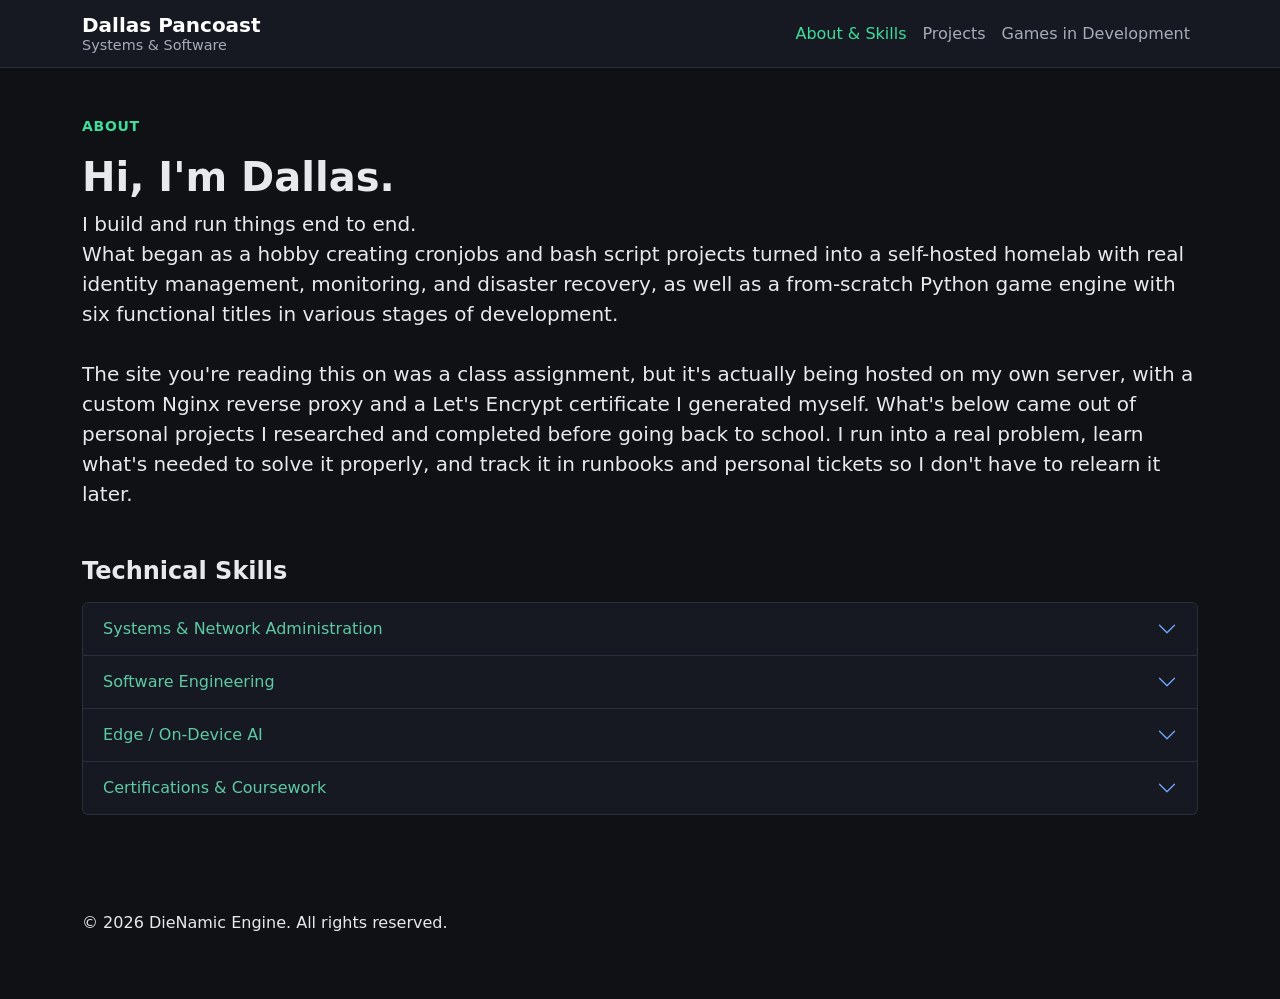
==== index.html @ f977ebdd "Add PNG favicon and contain footers on all pages" ====
<!DOCTYPE html>
<html lang="en" data-bs-theme="dark">

<head>
    <title>Dallas Pancoast - Home</title>
    <meta charset="utf-8">
    <meta name="viewport" content="width=device-width, initial-scale=1">
    <!-- Favicon -->
    <link rel="icon" href="assets/images/icon.png" type="image/png">

    <!-- Bootstrap 5 CSS (must load BEFORE style.css so these overrides win, like reverse Python 
     where last function defined loads even if there's duplicates) -->
    <link href="https://cdn.jsdelivr.net/npm/bootstrap@5.3.8/dist/css/bootstrap.min.css" rel="stylesheet"
        integrity="sha384-sRIl4kxILFvY47J16cr9ZwB07vP4J8+LH7qKQnuqkuIAvNWLzeN8tE5YBujZqJLB" crossorigin="anonymous">

    <!-- Site styles -->
    <link rel="stylesheet" href="style.css">

    <!-- jQuery (only used to load the navbar) -->
    <script src="https://code.jquery.com/jquery-3.7.1.min.js"></script>
</head>

<body>
    <a href="#main-content" class="visually-hidden-focusable">Skip to main content</a>
    <!-- Navbar gets added here -->
    <div id="nav-placeholder"></div>

    <main id="main-content" class="container py-5">
        <p class="eyebrow">About</p>
        <h1 class="display-6 fw-bold">Hi, I'm Dallas.</h1>
        <p class="lead">
            I build and run things end to end.<br>What began as a hobby creating cronjobs and bash
            script projects turned into a self-hosted homelab with real
            identity management, monitoring, and disaster recovery, as well as a
            from-scratch Python game engine with six functional titles in various stages of development.<br><br>
            The site you're reading this on was a class assignment, but it's actually being hosted on my own server,
            with a custom Nginx reverse proxy and a Let's Encrypt certificate I generated myself.
            What's below came out of personal projects I researched and completed before going back to school.
            I run into a real problem, learn what's needed to solve it properly, and
            track it in runbooks and personal tickets so I don't have to relearn it later.
        </p>

        <h2 class="h4 fw-bold mt-5 mb-3">Technical Skills</h2>
        <div class="accordion" id="skills-accordion">
            <div class="accordion-item">
                <h3 class="accordion-header">
                    <button class="accordion-button collapsed" type="button" data-bs-toggle="collapse"
                        data-bs-target="#skills-sysadmin" aria-expanded="false" aria-controls="skills-sysadmin">
                        Systems &amp; Network Administration
                    </button>
                </h3>
                <div id="skills-sysadmin" class="accordion-collapse collapse">
                    <div class="accordion-body">
                        <ul class="mb-0">
                            <li class="mb-2"><strong>Linux administration</strong> — headless server operation
                                (systemd targets, journalctl, UFW firewalling), disk/mount management, systemd unit
                                authoring</li>
                            <li class="mb-2"><strong>Containerization</strong> — Docker &amp; Docker Compose running
                                a 10+ service production stack</li>
                            <li class="mb-2"><strong>Reverse proxy &amp; PKI</strong> — Nginx Proxy Manager routing,
                                custom Multi-SAN certificate forging with OpenSSL, root CA trust deployment</li>
                            <li class="mb-2"><strong>VPN mesh networking</strong> — Tailscale/WireGuard, MagicDNS,
                                per-interface firewall scoping</li>
                            <li class="mb-2"><strong>DNS administration</strong> — Pi-hole custom-domain resolution
                                and ad-blocking across a split-horizon network</li>
                            <li><strong>Enterprise identity</strong> — Windows Server Active Directory Domain
                                Services, Domain Controller promotion, OU/Security Group design, Group Policy
                                Objects, NTFS permissioning</li>
                        </ul>
                    </div>
                </div>
            </div>
            <div class="accordion-item">
                <h3 class="accordion-header">
                    <button class="accordion-button collapsed" type="button" data-bs-toggle="collapse"
                        data-bs-target="#skills-software" aria-expanded="false" aria-controls="skills-software">
                        Software Engineering
                    </button>
                </h3>
                <div id="skills-software" class="accordion-collapse collapse">
                    <div class="accordion-body">
                        <ul class="mb-0">
                            <li class="mb-2"><strong>Python</strong> — a ~20-mixin, MRO-composed game engine
                                architecture; automation scripting; API integration</li>
                            <li class="mb-2"><strong>Data-driven design</strong> — JSON schema validation,
                                referential-integrity tooling built from scratch</li>
                            <li class="mb-2"><strong>State machines</strong> — branching dialogue trees,
                                environmental hazard chain-reactions, a 16+ type quick-time-event system</li>
                            <li class="mb-2"><strong>Client-server</strong> — a self-hosted Flask/waitress
                                leaderboard API behind a Cloudflare Tunnel, with its own security model</li>
                            <li class="mb-2"><strong>Cross-platform release engineering</strong> — signed Android
                                APK/AAB builds (Buildozer), Windows executables (PyInstaller), Linux</li>
                            <li><strong>Automated QA tooling</strong> — a headless smoke-test driver and an
                                automated "chaos crawler" regression tester I designed for the engine</li>
                        </ul>
                    </div>
                </div>
            </div>
            <div class="accordion-item">
                <h3 class="accordion-header">
                    <button class="accordion-button collapsed" type="button" data-bs-toggle="collapse"
                        data-bs-target="#skills-edge" aria-expanded="false" aria-controls="skills-edge">
                        Edge / On-Device AI
                    </button>
                </h3>
                <div id="skills-edge" class="accordion-collapse collapse">
                    <div class="accordion-body">
                        <ul class="mb-0">
                            <li class="mb-2"><strong>Local LLM deployment</strong> — built llama.cpp from source on
                                Android (Termux), running a quantized Qwen2.5 model fully offline</li>
                            <li class="mb-2"><strong>Applied ML pipeline</strong> — chained speech-to-text
                                (Whisper.cpp) and vision (SmolVLM) models into on-device utilities</li>
                            <li class="mb-2"><strong>Real debugging under constraints</strong> — isolated and worked
                                around a genuine thread-count race condition in llama.cpp's CPU compute path</li>
                            <li><strong>Task automation</strong> — cron-scheduled Python pipelines (a fully local
                                Gmail/Calendar morning digest), systemd boot-persistence scripting</li>
                        </ul>
                    </div>
                </div>
            </div>
            <div class="accordion-item">
                <h3 class="accordion-header">
                    <button class="accordion-button collapsed" type="button" data-bs-toggle="collapse"
                        data-bs-target="#skills-certifications" aria-expanded="false"
                        aria-controls="skills-certifications">
                        Certifications &amp; Coursework
                    </button>
                </h3>
                <div id="skills-certifications" class="accordion-collapse collapse">
                    <div class="accordion-body">
                        <h4 class="h6">Completed</h4>
                        <ul>
                            <li>Linux Foundation — Intro to Linux</li>
                            <li>Cisco Networking Basics</li>
                            <li>Cisco Computer Hardware Basics</li>
                            <li>Cisco Network Addressing &amp; Basic Troubleshooting</li>
                            <li>Cisco Network Support and Security</li>
                        </ul>
                        <h4 class="h6">In Progress</h4>
                        <ul>
                            <li>Bachelor's of Computer Science</li>
                            <li>Linux Foundation — Linux System Administration</li>
                            <li>Linux Foundation — Linux Networking &amp; Security</li>
                        </ul>
                    </div>
                </div>
            </div>
        </div>
    </main>
    <footer class="container py-5">
        <p>&copy; 2026 DieNamic Engine. All rights reserved.</p>
    </footer>
    <script>
        // Load only the #site-nav element from navbar.html
        $("#nav-placeholder").load("navbar.html #site-nav", function () {
            const page = location.pathname.split("/").pop() || "index.html";
            $('#site-nav .nav-link[href="' + page + '"]')
                .addClass("active")
                .attr("aria-current", "page");
        });
    </script>
    <script src="https://cdn.jsdelivr.net/npm/bootstrap@5.3.8/dist/js/bootstrap.bundle.min.js"
        integrity="sha384-FKyoEForCGlyvwx9Hj09JcYn3nv7wiPVlz7YYwJrWVcXK/BmnVDxM+D2scQbITxI"
        crossorigin="anonymous"></script>

</body>

</html>
---- style.css ----
/* Remap Bootstrap's own variables so its components use these colors. */
:root,
[data-bs-theme="dark"] {
  --bs-body-bg: #0f1115;
  /* page background (darkest tone) */
  --bs-body-color: #e8e9ed;
  /* normal text */
  --bs-emphasis-color: #ffffff;
  /* high-emphasis text */
  --bs-secondary-color: #a7acba;
  /* muted text */
  --bs-border-color: #2a2f3d;
  /* borders between surfaces */
  --bs-border-color-translucent: #2a2f3d;
  --bs-tertiary-bg: #1b1f2a;
  /* highlighted panels */
  --bs-link-color: #7db8ff;
  --bs-link-hover-color: #a4d0ff;
  --bs-link-color-rgb: 125, 184, 255;
  --bs-primary: #3fdc9a;
  /* mint accent */
  --bs-primary-rgb: 63, 220, 154;
  --bs-primary-text-emphasis: #5ec9a4;
  --bs-focus-ring-color: rgba(255, 209, 102, 0.6);

  /* My own variables (Bootstrap doesn't use these) */
  --bg-elevated: #161922;
  /* raised panels (middle tone) */
  --focus-ring: #ffd166;
}

.accordion {
  --bs-accordion-bg: var(--bg-elevated);
  /* closed item: middle tone */
  --bs-accordion-border-color: var(--bs-border-color);
  --bs-accordion-btn-color: var(--bs-primary-text-emphasis);
  /* mint header text - who doesn't like a mint? */
  --bs-accordion-active-bg: var(--bs-tertiary-bg);
  /* open header: highlight tone */
  --bs-accordion-active-color: var(--bs-primary-text-emphasis);
  --bs-accordion-btn-focus-border-color: var(--focus-ring);
  --bs-accordion-btn-focus-box-shadow: 0 0 0 0.2rem var(--bs-focus-ring-color);
}

.eyebrow {
  font-size: 0.875rem;
  font-weight: 600;
  color: var(--bs-primary);
  text-transform: uppercase;
  letter-spacing: 0.05em;
}

/* Nav: raised middle tone, muted links, mint for the current page */
.site-nav {
  --bs-navbar-color: var(--bs-secondary-color);
  --bs-navbar-hover-color: var(--bs-body-color);
  --bs-navbar-active-color: var(--bs-primary);
  background-color: var(--bg-elevated);
  border-bottom: 1px solid var(--bs-border-color);
}

/* Brand: name stacked over a muted tagline */
.site-brand {
  display: flex;
  flex-direction: column;
  /* stack the two spans vertically */
  line-height: 1.2;
  /* tighten the gap between the lines */
}

.site-brand-name {
  font-weight: 700;
  color: var(--bs-emphasis-color);
  /* bright white */
}

.site-brand-tag {
  font-size: 0.9rem;
  color: var(--bs-secondary-color);
  /* the muted grey the nav links use */
}

/* Only applies while the navbar is collapsed (below md) */
@media (max-width: 767.98px) {
  .site-nav .navbar-nav {
    padding-top: 0.5rem;
    border-top: 1px solid var(--bs-border-color);
    margin-top: 0.5rem;
  }
}

/* Carousel: same-height slides, captions and barsbelow the image */
#game-carousel img {
  height: 480px;
  object-fit: contain;
  /* fit whole image inside, no cropping */
  background-color: var(--bg-elevated);
  /* fills the empty space beside tall images */
  border-radius: var(--bs-border-radius);
}

.carousel-caption-below {
  padding-top: 0.75rem;
  text-align: center;
  color: var(--bs-secondary-color);
  font-size: 0.9rem;
}

#game-carousel .carousel-indicators {
  position: static;
  /* sit in normal flow, below the caption */
  margin: 0.75rem 0 0;
}

#game-carousel .carousel-indicators [data-bs-target] {
  background-color: var(--bs-primary);
  /* mint bars */
}

#game-carousel .carousel-control-prev,
#game-carousel .carousel-control-next {
  height: 480px;
  /* arrows centre on the image, not image + caption */
}
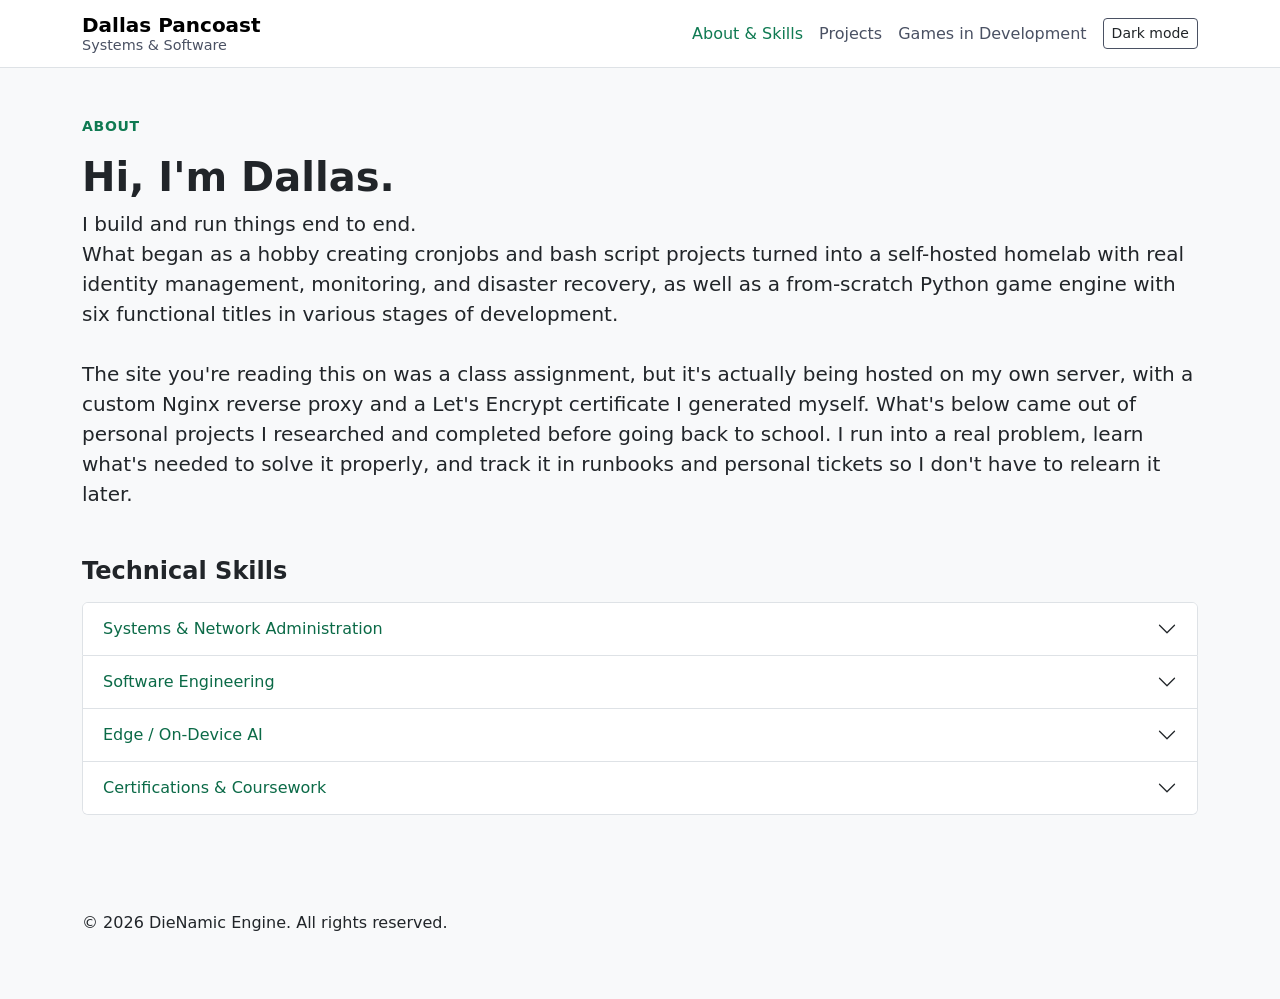
==== commit a3cc5c12: "Add dark/light theme toggle to navbar theme.js applies the saved theme before first paint, falls bac" ====
--- a/index.html
+++ b/index.html
@@ -7,7 +7,8 @@
     <meta name="viewport" content="width=device-width, initial-scale=1">
     <!-- Favicon -->
     <link rel="icon" href="assets/images/icon.png" type="image/png">
-
+    <!-- Theme toggle script -->
+    <script src="theme.js"></script>
     <!-- Bootstrap 5 CSS (must load BEFORE style.css so these overrides win, like reverse Python 
      where last function defined loads even if there's duplicates) -->
     <link href="https://cdn.jsdelivr.net/npm/bootstrap@5.3.8/dist/css/bootstrap.min.css" rel="stylesheet"
@@ -89,7 +90,7 @@
                             <li class="mb-2"><strong>Client-server</strong> — a self-hosted Flask/waitress
                                 leaderboard API behind a Cloudflare Tunnel, with its own security model</li>
                             <li class="mb-2"><strong>Cross-platform release engineering</strong> — signed Android
-                                APK/AAB builds (Buildozer), Windows executables (PyInstaller), Linux</li>
+                                AAB builds (Buildozer), Windows executables (PyInstaller), Linux</li>
                             <li><strong>Automated QA tooling</strong> — a headless smoke-test driver and an
                                 automated "chaos crawler" regression tester I designed for the engine</li>
                         </ul>
@@ -138,7 +139,7 @@
                         </ul>
                         <h4 class="h6">In Progress</h4>
                         <ul>
-                            <li>Bachelor's of Computer Science</li>
+                            <li>Bachelor's of Science in Computer Science</li>
                             <li>Linux Foundation — Linux System Administration</li>
                             <li>Linux Foundation — Linux Networking &amp; Security</li>
                         </ul>
@@ -154,6 +155,7 @@
         // Load only the #site-nav element from navbar.html
         $("#nav-placeholder").load("navbar.html #site-nav", function () {
             const page = location.pathname.split("/").pop() || "index.html";
+            updateToggle(document.documentElement.getAttribute("data-bs-theme"));
             $('#site-nav .nav-link[href="' + page + '"]')
                 .addClass("active")
                 .attr("aria-current", "page");
--- a/style.css
+++ b/style.css
@@ -1,5 +1,35 @@
 /* Remap Bootstrap's own variables so its components use these colors. */
 :root,
+
+[data-bs-theme="light"] {
+  --bs-body-bg: #f8f9fa;
+  /* page background (lightest tone) */
+  --bs-body-color: #212529;
+  /* normal text */
+  --bs-emphasis-color: #000000;
+  /* high-emphasis text */
+  --bs-secondary-color: #4a5163;
+  /* muted text */
+  --bs-border-color: #dee2e6;
+  /* borders between surfaces */
+  --bs-border-color-translucent: #dee2e6;
+  --bs-tertiary-bg: #e9ecef;
+  /* highlighted panels */
+  --bs-link-color: #0b5cad;
+  --bs-link-hover-color: #084298;
+  --bs-link-color-rgb: 11, 92, 173;
+  --bs-primary: #0f7a52;
+  /* mint accent */
+  --bs-primary-rgb: 15, 122, 82;
+  --bs-primary-text-emphasis: #0b6a47;
+  --bs-focus-ring-color: rgba(13, 110, 253, 0.75);
+
+  /* My variables (Bootstrap doesn't use these) */
+  --bg-elevated: #ffffff;
+  /* highlighted panels so user knows what they're interacting with */
+  --focus-ring: #0d6efd;
+}
+
 [data-bs-theme="dark"] {
   --bs-body-bg: #0f1115;
   /* page background (darkest tone) */
@@ -23,10 +53,22 @@
   --bs-primary-text-emphasis: #5ec9a4;
   --bs-focus-ring-color: rgba(255, 209, 102, 0.6);
 
-  /* My own variables (Bootstrap doesn't use these) */
+  /* My variables (Bootstrap doesn't use these) */
   --bg-elevated: #161922;
-  /* raised panels (middle tone) */
+  /* highlighted panels so user knows what they're interacting with */
   --focus-ring: #ffd166;
+}
+
+/* Theme toggle: buttons read their colors from these variables, so remap them to my theme */
+.theme-toggle {
+  --bs-btn-color: var(--bs-body-color);
+  --bs-btn-border-color: var(--bs-secondary-color);
+  --bs-btn-hover-color: var(--bs-emphasis-color);
+  --bs-btn-hover-bg: var(--bs-tertiary-bg);
+  --bs-btn-hover-border-color: var(--bs-secondary-color);
+  --bs-btn-active-color: var(--bs-emphasis-color);
+  --bs-btn-active-bg: var(--bs-tertiary-bg);
+  --bs-btn-active-border-color: var(--bs-secondary-color);
 }
 
 .accordion {
@@ -121,4 +163,12 @@
 #game-carousel .carousel-control-next {
   height: 480px;
   /* arrows centre on the image, not image + caption */
-}+}
+
+.modal-body img {
+  max-height: 90vh;
+  /* fit inside the viewport */
+  object-fit: contain;
+  background-color: var(--bg-elevated);
+  border-radius: var(--bs-border-radius);
+}
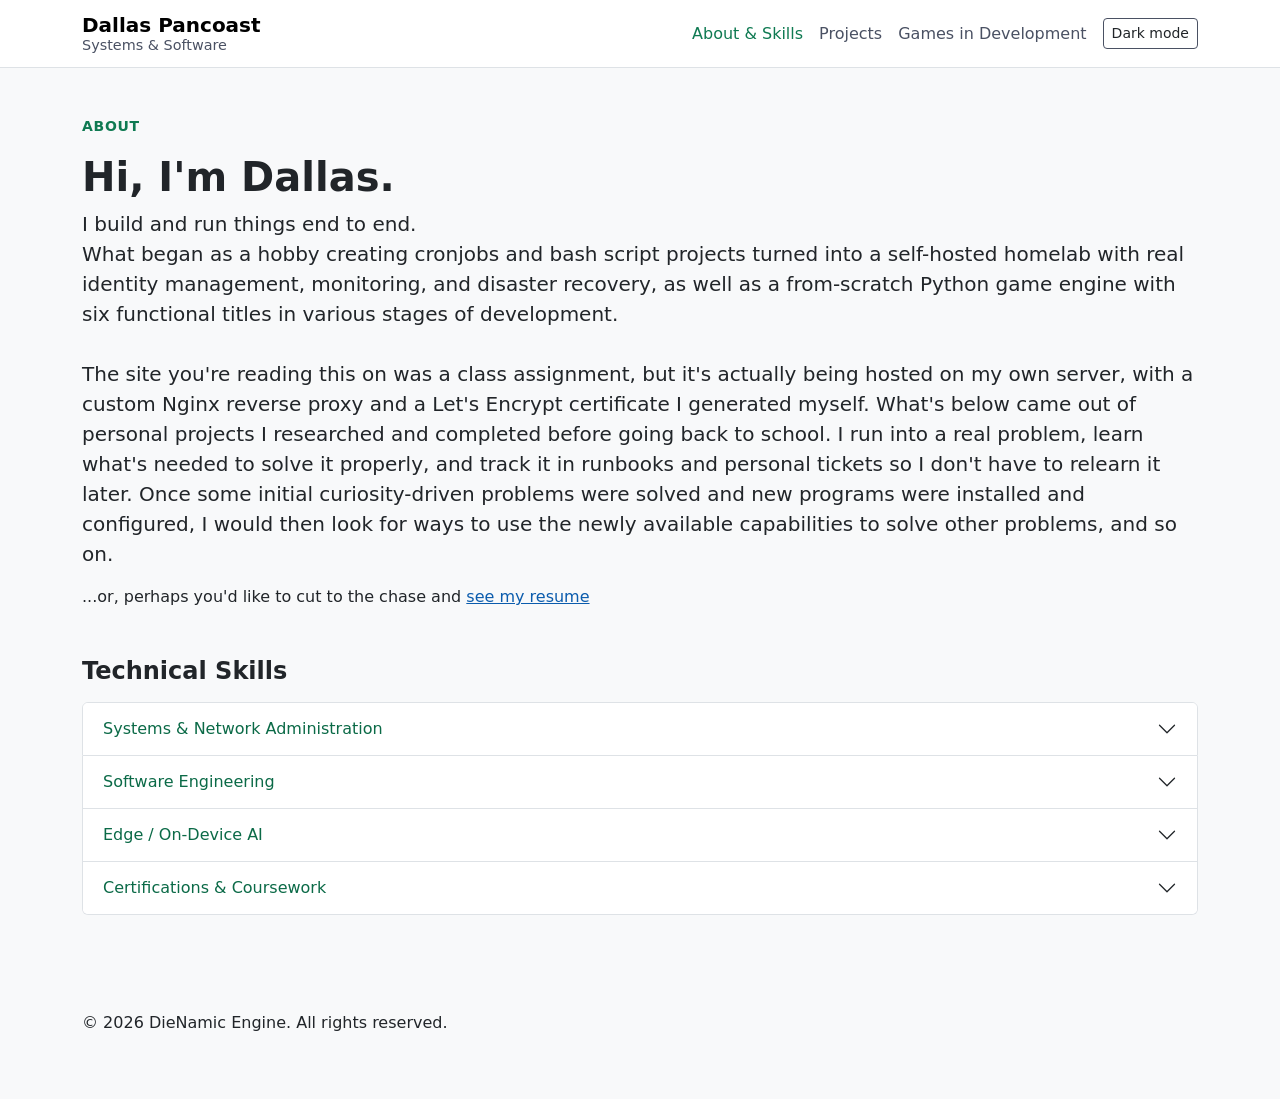
==== commit e6f057d1: "Add public resume PDF and download link to home page" ====
--- a/index.html
+++ b/index.html
@@ -38,7 +38,21 @@
             with a custom Nginx reverse proxy and a Let's Encrypt certificate I generated myself.
             What's below came out of personal projects I researched and completed before going back to school.
             I run into a real problem, learn what's needed to solve it properly, and
-            track it in runbooks and personal tickets so I don't have to relearn it later.
+            track it in runbooks and personal tickets so I don't have to relearn it later. Once some initial curiosity-driven problems were solved and new programs were 
+                            installed and configured, I would then look for ways to use the newly available capabilities 
+                            to solve other problems, and so on.
+                        </p>
+                    </div>
+                </div>
+            </div>
+        </div>
+
+        <!-- Resume link; I want to provide a way for visitors to download my resume -->
+        <p>
+            ...or, perhaps you'd like to cut to the chase and 
+            <a href="assets/resume/Dallas_Pancoast_Resume.pdf" download>
+                see my resume
+            </a>
         </p>
 
         <h2 class="h4 fw-bold mt-5 mb-3">Technical Skills</h2>
--- a/style.css
+++ b/style.css
@@ -132,7 +132,7 @@
 }
 
 /* Carousel: same-height slides, captions and barsbelow the image */
-#game-carousel img {
+.site-carousel img {
   height: 480px;
   object-fit: contain;
   /* fit whole image inside, no cropping */
@@ -148,21 +148,21 @@
   font-size: 0.9rem;
 }
 
-#game-carousel .carousel-indicators {
+.site-carousel .carousel-indicators {
   position: static;
   /* sit in normal flow, below the caption */
   margin: 0.75rem 0 0;
 }
 
-#game-carousel .carousel-indicators [data-bs-target] {
+.site-carousel .carousel-indicators [data-bs-target] {
   background-color: var(--bs-primary);
   /* mint bars */
 }
 
-#game-carousel .carousel-control-prev,
-#game-carousel .carousel-control-next {
+.site-carousel .carousel-control-prev,
+.site-carousel .carousel-control-next {
   height: 480px;
-  /* arrows centre on the image, not image + caption */
+  /* arrows center on the image, not image + caption */
 }
 
 .modal-body img {
@@ -171,4 +171,4 @@
   object-fit: contain;
   background-color: var(--bg-elevated);
   border-radius: var(--bs-border-radius);
-}
+}
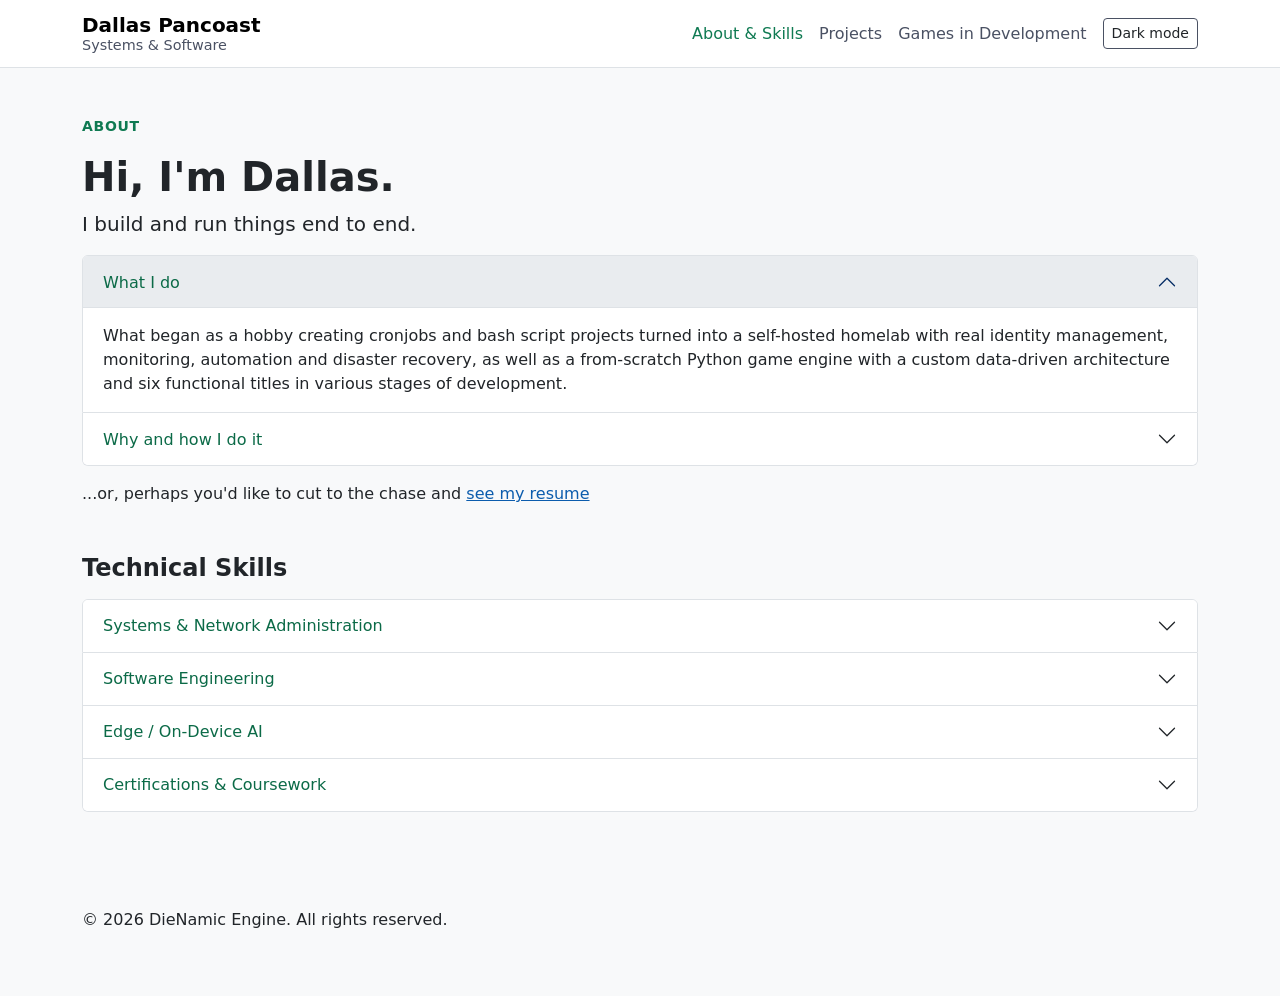
==== commit a25e4eac: "Split home intro into collapsible What I do and How I do it sections Replaced the long intro paragra" ====
--- a/index.html
+++ b/index.html
@@ -29,16 +29,42 @@
     <main id="main-content" class="container py-5">
         <p class="eyebrow">About</p>
         <h1 class="display-6 fw-bold">Hi, I'm Dallas.</h1>
-        <p class="lead">
-            I build and run things end to end.<br>What began as a hobby creating cronjobs and bash
-            script projects turned into a self-hosted homelab with real
-            identity management, monitoring, and disaster recovery, as well as a
-            from-scratch Python game engine with six functional titles in various stages of development.<br><br>
-            The site you're reading this on was a class assignment, but it's actually being hosted on my own server,
-            with a custom Nginx reverse proxy and a Let's Encrypt certificate I generated myself.
-            What's below came out of personal projects I researched and completed before going back to school.
-            I run into a real problem, learn what's needed to solve it properly, and
-            track it in runbooks and personal tickets so I don't have to relearn it later. Once some initial curiosity-driven problems were solved and new programs were 
+        <p class="lead">I build and run things end to end.</p>
+
+        <div class="accordion mb-3" id="intro-accordion">
+            <div class="accordion-item">
+                <h2 class="accordion-header">
+                    <button class="accordion-button" type="button" data-bs-toggle="collapse" 
+                        data-bs-target="#intro-what" aria-expanded="true" aria-controls="intro-what">
+                        What I do
+                    </button>
+                </h2>
+                <div id="intro-what" class="accordion-collapse collapse show">
+                    <div class="accordion-body">
+                        <p class="mb-0">
+                            What began as a hobby creating cronjobs and bash script projects turned into a 
+                            self-hosted homelab with real identity management, monitoring, automation and 
+                            disaster recovery, as well as a from-scratch Python game engine with a custom
+                             data-driven architecture and six functional titles in various stages of 
+                             development. 
+                        </p>
+                    </div>
+                </div>
+            </div>
+            <div class="accordion-item">
+                <h2 class="accordion-header">
+                    <button class="accordion-button collapsed" type="button" data-bs-toggle="collapse"
+                        data-bs-target="#intro-why" aria-expanded="false" aria-controls="intro-why">
+                        Why and how I do it
+                    </button>
+                </h2>
+                <div id="intro-why" class="accordion-collapse collapse">
+                    <div class="accordion-body">
+                        <p class="mb-0">
+                            What's below came out of personal projects I researched and completed before 
+                            going back to school. I would run into a real problem, learn what's needed to solve 
+                            it properly, and track it in runbooks and personal tickets so I don't have to 
+                            completely relearn it later. Once some initial curiosity-driven problems were solved and new programs were 
                             installed and configured, I would then look for ways to use the newly available capabilities 
                             to solve other problems, and so on.
                         </p>
@@ -153,14 +179,13 @@
                         </ul>
                         <h4 class="h6">In Progress</h4>
                         <ul>
-                            <li>Bachelor's of Science in Computer Science</li>
-                            <li>Linux Foundation — Linux System Administration</li>
-                            <li>Linux Foundation — Linux Networking &amp; Security</li>
-                        </ul>
+                            <li>Bachelor of Science in Computer Science</li>
+                            <li>CompTIA A+ Core 2</li>                        </ul>
                     </div>
                 </div>
             </div>
         </div>
+
     </main>
     <footer class="container py-5">
         <p>&copy; 2026 DieNamic Engine. All rights reserved.</p>
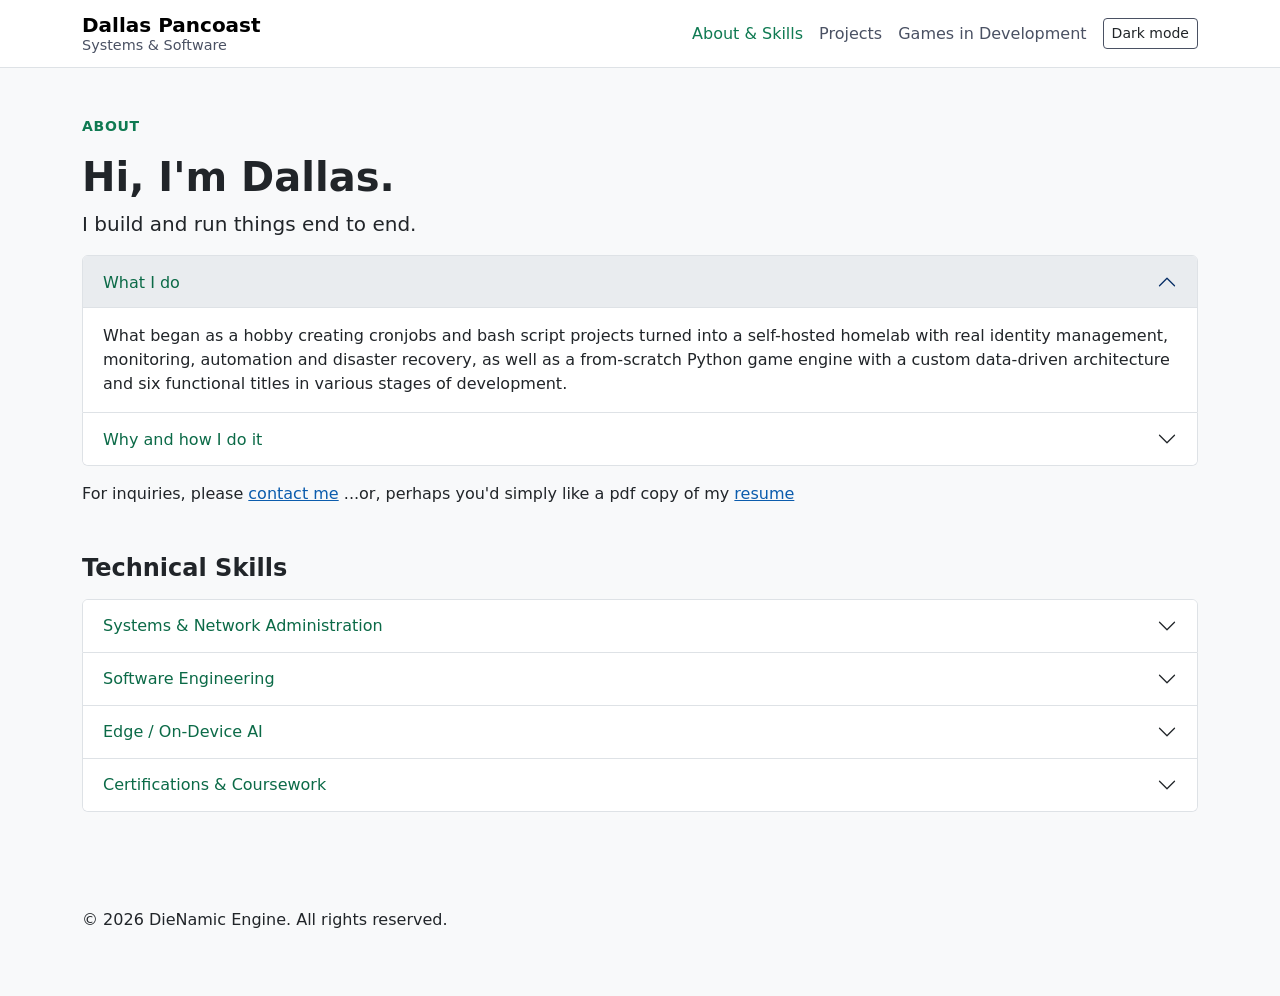
==== commit 6edfcb7e: "included link to email on home page." ====
--- a/index.html
+++ b/index.html
@@ -34,7 +34,7 @@
         <div class="accordion mb-3" id="intro-accordion">
             <div class="accordion-item">
                 <h2 class="accordion-header">
-                    <button class="accordion-button" type="button" data-bs-toggle="collapse" 
+                    <button class="accordion-button" type="button" data-bs-toggle="collapse"
                         data-bs-target="#intro-what" aria-expanded="true" aria-controls="intro-what">
                         What I do
                     </button>
@@ -42,11 +42,11 @@
                 <div id="intro-what" class="accordion-collapse collapse show">
                     <div class="accordion-body">
                         <p class="mb-0">
-                            What began as a hobby creating cronjobs and bash script projects turned into a 
-                            self-hosted homelab with real identity management, monitoring, automation and 
+                            What began as a hobby creating cronjobs and bash script projects turned into a
+                            self-hosted homelab with real identity management, monitoring, automation and
                             disaster recovery, as well as a from-scratch Python game engine with a custom
-                             data-driven architecture and six functional titles in various stages of 
-                             development. 
+                            data-driven architecture and six functional titles in various stages of
+                            development.
                         </p>
                     </div>
                 </div>
@@ -61,11 +61,12 @@
                 <div id="intro-why" class="accordion-collapse collapse">
                     <div class="accordion-body">
                         <p class="mb-0">
-                            What's below came out of personal projects I researched and completed before 
-                            going back to school. I would run into a real problem, learn what's needed to solve 
-                            it properly, and track it in runbooks and personal tickets so I don't have to 
-                            completely relearn it later. Once some initial curiosity-driven problems were solved and new programs were 
-                            installed and configured, I would then look for ways to use the newly available capabilities 
+                            What's below came out of personal projects I researched and completed before
+                            going back to school. I would run into a real problem, learn what's needed to solve
+                            it properly, and track it in runbooks and personal tickets so I don't have to
+                            completely relearn it later. Once some initial curiosity-driven problems were solved and new
+                            programs were
+                            installed and configured, I would then look for ways to use the newly available capabilities
                             to solve other problems, and so on.
                         </p>
                     </div>
@@ -75,9 +76,11 @@
 
         <!-- Resume link; I want to provide a way for visitors to download my resume -->
         <p>
-            ...or, perhaps you'd like to cut to the chase and 
+            For inquiries, please
+            <a href="mailto:d.pancoast88@gmail.com">contact me</a>
+            ...or, perhaps you'd simply like a pdf copy of my
             <a href="assets/resume/Dallas_Pancoast_Resume.pdf" download>
-                see my resume
+                resume
             </a>
         </p>
 
@@ -171,6 +174,7 @@
                     <div class="accordion-body">
                         <h4 class="h6">Completed</h4>
                         <ul>
+                            <li>CompTIA A+ Core 1</li>
                             <li>Linux Foundation — Intro to Linux</li>
                             <li>Cisco Networking Basics</li>
                             <li>Cisco Computer Hardware Basics</li>
@@ -180,7 +184,8 @@
                         <h4 class="h6">In Progress</h4>
                         <ul>
                             <li>Bachelor of Science in Computer Science</li>
-                            <li>CompTIA A+ Core 2</li>                        </ul>
+                            <li>CompTIA A+ Core 2</li>
+                        </ul>
                     </div>
                 </div>
             </div>
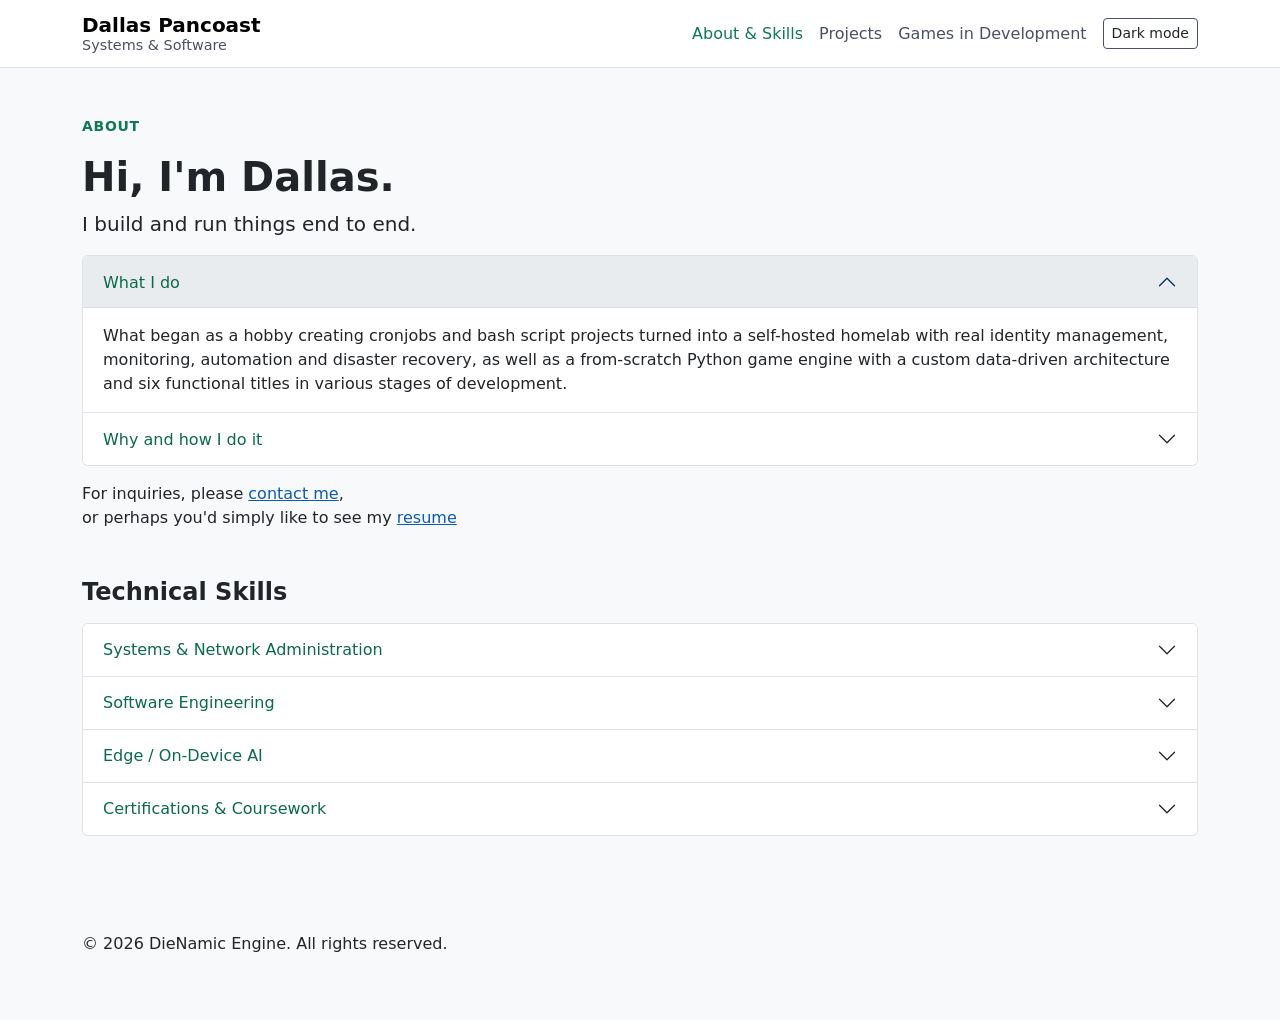
==== commit 3e2c50ea: "Last minute tweaks - minor formatting changes" ====
--- a/index.html
+++ b/index.html
@@ -77,8 +77,8 @@
         <!-- Resume link; I want to provide a way for visitors to download my resume -->
         <p>
             For inquiries, please
-            <a href="mailto:d.pancoast88@gmail.com">contact me</a>
-            ...or, perhaps you'd simply like a pdf copy of my
+            <a href="mailto:d.pancoast88@gmail.com">contact me</a>,<br>
+            or perhaps you'd simply like to see my
             <a href="assets/resume/Dallas_Pancoast_Resume.pdf" download>
                 resume
             </a>
